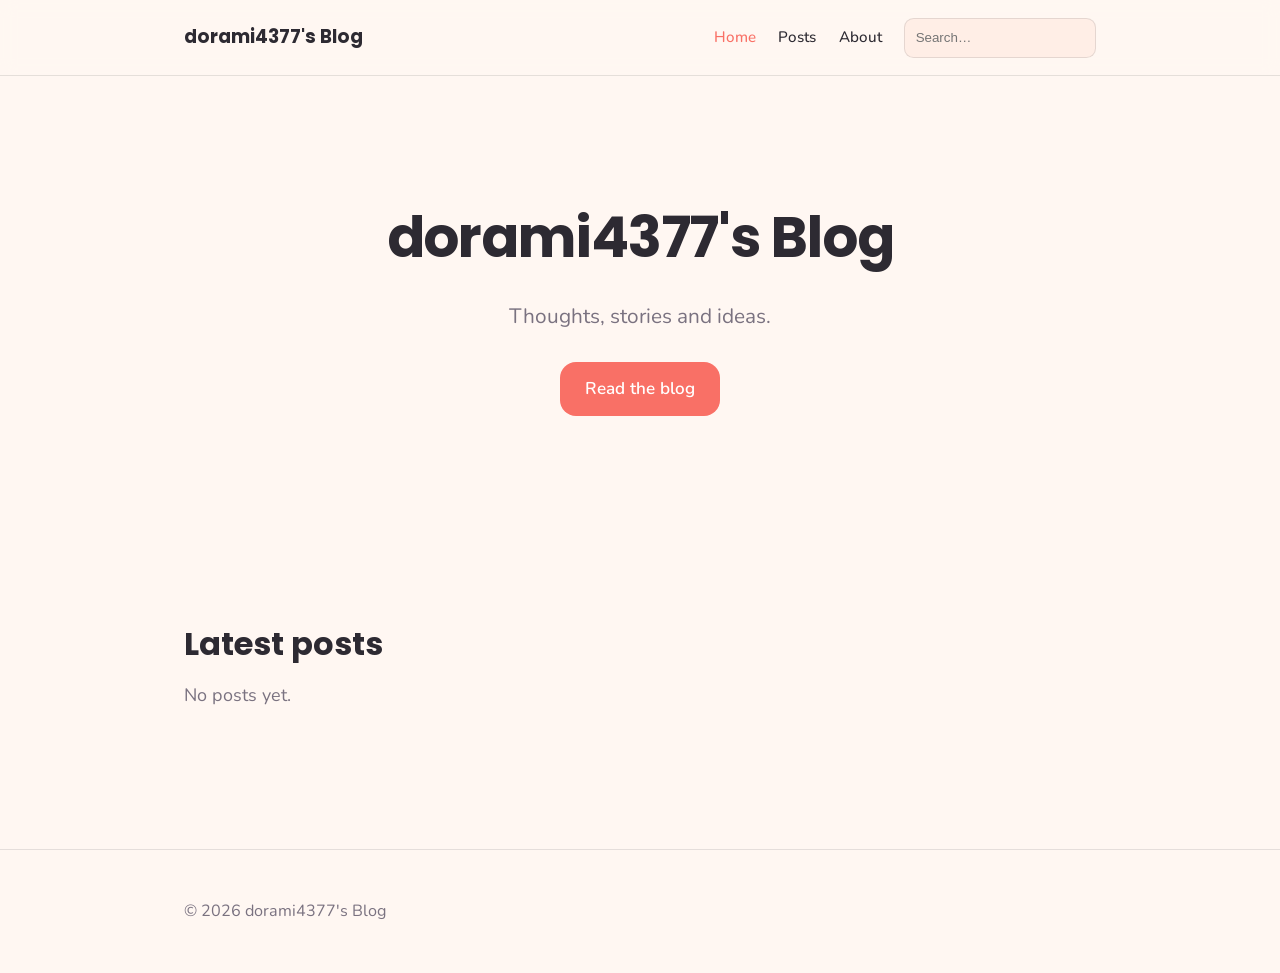
==== index.html @ b2b37380 "[gitblog] Initial blog setup" ====
<!doctype html>
<html lang="en">
<head>
<script>(function(){try{var m=localStorage.getItem("bb-theme-mode");if(m==="dark"||m==="light"){document.documentElement.setAttribute("data-theme",m);}}catch(e){}})();</script>
<meta charset="utf-8">
<meta name="viewport" content="width=device-width, initial-scale=1">
<title>dorami4377&#39;s Blog — Thoughts, stories and ideas.</title>
<meta name="description" content="My thoughts, learning, and perspectives">
<meta name="theme-color" content="#f97066">
<meta property="og:type" content="website">
<meta property="og:title" content="dorami4377&#39;s Blog — Thoughts, stories and ideas.">
<meta property="og:description" content="My thoughts, learning, and perspectives">
<meta property="og:site_name" content="dorami4377&#39;s Blog">
<meta name="twitter:card" content="summary">
<link rel="icon" href="data:,">
<link rel="alternate" type="application/rss+xml" title="dorami4377&#39;s Blog" href="./feed.xml">
<link rel="preconnect" href="https://fonts.googleapis.com">
<link rel="preconnect" href="https://fonts.gstatic.com" crossorigin>
<link href="https://fonts.googleapis.com/css2?family=Poppins:wght@400;600;700&family=Nunito:wght@400;600;700&display=swap" rel="stylesheet">
<link rel="stylesheet" href="./assets/site.css">

</head>
<body data-root="./">
<div class="tpl-minimal">
<header class="site-header">
  <div class="container site-header-inner">
    <a class="site-brand" href="./"><span>dorami4377&#39;s Blog</span></a>
    <button type="button" class="nav-toggle" data-nav-toggle aria-label="Toggle menu" aria-expanded="false">
      <span></span><span></span><span></span>
    </button>
    <nav class="site-nav" data-site-nav>
      <a href="./" aria-current="page">Home</a>
<a href="./posts/">Posts</a>
<a href="./about/">About</a>
      <div class="nav-search"><input type="search" data-search-input="[data-search-results]" placeholder="Search…" aria-label="Search posts"><div class="search-results" data-search-results hidden></div></div>
      
    </nav>
  </div>
</header><main><div class="page container page-home"><section class="sec sec-hero" data-section-id="sec_6b4b1eb1"><div class="hero hero--center">
    
    <div class="hero-content">
      <h1 class="hero-title">dorami4377&#39;s Blog</h1>
      <p class="hero-subtitle">Thoughts, stories and ideas.</p>
      <a class="btn btn-primary hero-cta" href="./posts/">Read the blog</a>
    </div>
  </div></section>
<section class="sec sec-posts" data-section-id="sec_bc5f21e5"><h2 class="sec-title">Latest posts</h2><p class="empty-state">No posts yet.</p></section></div></main>
<footer class="site-footer">
  <div class="container site-footer-inner">
    <p class="footer-text">© 2026 dorami4377&#39;s Blog</p>
    <nav class="footer-links"></nav>
    <div class="footer-social"></div>
  </div>
</footer></div>
<script src="./assets/site.js" defer></script>
</body>
</html>
---- assets/site.css ----
:root {

    --color-primary: #f97066;
    --color-accent: #8b5cf6;
    --color-bg: #fff7f2;
    --color-surface: #ffeee6;
    --color-text: #2d2a32;
    --color-muted: #7a7280;
    --color-border: color-mix(in srgb, #2d2a32 12%, transparent);

    --font-heading: 'Poppins', -apple-system, BlinkMacSystemFont, 'Segoe UI', sans-serif;
    --font-body: 'Nunito', -apple-system, BlinkMacSystemFont, 'Segoe UI', sans-serif;
    --radius: 16px;
    --space-scale: 1.25;
    --container: 62rem;
}

*, *::before, *::after { box-sizing: border-box; }
html { -webkit-text-size-adjust: 100%; scroll-behavior: smooth; }
body {
  margin: 0;
  background: var(--color-bg);
  color: var(--color-text);
  font-family: var(--font-body);
  line-height: 1.65;
  font-size: clamp(1rem, 0.94rem + 0.25vw, 1.125rem);
  -webkit-font-smoothing: antialiased;
}
img { max-width: 100%; display: block; height: auto; }
a { color: inherit; }
h1, h2, h3, h4, h5, h6 { font-family: var(--font-heading); line-height: 1.15; margin: 0 0 0.5em; }
.container { width: 100%; max-width: var(--container); margin-inline: auto; padding-inline: clamp(1rem, 4vw, 2.5rem); }
.btn {
  display: inline-flex; align-items: center; justify-content: center; gap: 0.5em;
  padding: 0.7em 1.4em; border-radius: calc(var(--radius) * 0.6); font-weight: 600; text-decoration: none;
  border: 1px solid transparent; cursor: pointer; font-size: 0.95em; font-family: var(--font-body);
  min-height: 44px; transition: transform 0.15s ease, opacity 0.15s ease;
}
.btn:hover { transform: translateY(-1px); }
.btn-primary { background: var(--color-primary); color: white; }
.btn-outline { background: transparent; color: var(--color-primary); border-color: var(--color-primary); }
.badge { display: inline-block; font-size: 0.72em; font-weight: 700; text-transform: uppercase; letter-spacing: 0.04em; padding: 0.2em 0.6em; border-radius: calc(var(--radius) * 0.6); }
.badge-draft { background: #f59e0b; color: #1c1000; }
.tag, .tag-pill { display: inline-block; font-size: 0.8em; padding: 0.2em 0.7em; border-radius: 999px; background: var(--color-surface); color: var(--color-muted); text-decoration: none; border: 1px solid var(--color-border); }
.tag-pill.is-active { background: var(--color-primary); color: #fff; border-color: var(--color-primary); }
.tag-filter { display: flex; flex-wrap: wrap; gap: 0.5rem; margin: 1rem 0 2rem; }

/* header / nav */
.site-header { position: sticky; top: 0; z-index: 40; background: color-mix(in srgb, var(--color-bg) 88%, transparent); backdrop-filter: blur(8px); border-bottom: 1px solid var(--color-border); }
.site-header-inner { display: flex; align-items: center; justify-content: space-between; gap: 1rem; padding-block: 0.9rem; }
.site-brand { display: flex; align-items: center; gap: 0.6rem; font-family: var(--font-heading); font-weight: 700; font-size: 1.15rem; text-decoration: none; color: var(--color-text); }
.site-brand-avatar { width: 32px; height: 32px; border-radius: 50%; object-fit: cover; }
.nav-toggle { display: none; flex-direction: column; justify-content: center; gap: 4px; width: 44px; height: 44px; background: none; border: none; cursor: pointer; }
.nav-toggle span { display: block; width: 20px; height: 2px; background: var(--color-text); margin-inline: auto; }
.site-nav { display: flex; align-items: center; gap: 1.4rem; flex-wrap: wrap; }
.site-nav a { text-decoration: none; font-weight: 500; font-size: 0.95rem; }
.site-nav a[aria-current="page"] { color: var(--color-primary); }
.nav-search { position: relative; }
.nav-search input { min-height: 40px; padding: 0.4em 0.8em; border-radius: calc(var(--radius) * 0.6); border: 1px solid var(--color-border); background: var(--color-surface); color: var(--color-text); width: 12rem; max-width: 40vw; }
.search-results { position: absolute; top: calc(100% + 6px); right: 0; width: 20rem; max-width: 80vw; max-height: 60vh; overflow: auto; background: var(--color-bg); border: 1px solid var(--color-border); border-radius: calc(var(--radius) * 0.6); box-shadow: 0 12px 32px rgba(0,0,0,.16); padding: 0.4rem; z-index: 50; }
.search-result { display: flex; flex-direction: column; gap: 2px; padding: 0.6em 0.7em; border-radius: calc(calc(var(--radius) * 0.6) * 0.7); text-decoration: none; color: inherit; }
.search-result:hover { background: var(--color-surface); }
.search-result span { color: var(--color-muted); font-size: 0.85em; }
.search-empty { padding: 0.6em; color: var(--color-muted); font-size: 0.9em; }
.dark-toggle { display: inline-flex; align-items: center; justify-content: center; width: 40px; height: 40px; border-radius: 999px; border: 1px solid var(--color-border); background: var(--color-surface); color: var(--color-text); cursor: pointer; }

@media (max-width: 760px) {
  .nav-toggle { display: flex; }
  .site-nav { position: fixed; inset: 64px 0 0 0; flex-direction: column; align-items: stretch; background: var(--color-bg); padding: 1.5rem; gap: 1.2rem; transform: translateY(-8px); opacity: 0; pointer-events: none; transition: all 0.2s ease; overflow: auto; }
  .site-nav.is-open { transform: translateY(0); opacity: 1; pointer-events: auto; }
  .nav-search input { width: 100%; max-width: none; }
}

/* sections */
.sec { padding-block: calc(3rem * var(--space-scale)); }
.container.page > .sec:first-child, .container.archive { padding-top: calc(2rem * var(--space-scale)); }
.sec-title { font-size: clamp(1.4rem, 1.2rem + 1vw, 2rem); margin-bottom: 1rem; }
.empty-state { color: var(--color-muted); }

/* hero */
.hero { display: flex; flex-direction: column; gap: 1.5rem; padding-block: calc(3rem * var(--space-scale)); }
.hero--with-image { flex-direction: row; align-items: center; text-align: left; }
.hero--with-image .hero-image, .hero--with-image .hero-content { flex: 1 1 0; }
.hero-image img { border-radius: var(--radius); }
@media (max-width: 760px) { .hero--with-image { flex-direction: column; } }
.hero--center:not(.hero--with-image) { text-align: center; align-items: center; }
.hero-title { font-size: clamp(2.1rem, 1.6rem + 2.4vw, 3.6rem); }
.hero-subtitle { font-size: clamp(1.05rem, 1rem + 0.4vw, 1.3rem); color: var(--color-muted); max-width: 42rem; }
.hero--center .hero-subtitle { margin-inline: auto; }
.hero-cta { margin-top: 0.5rem; }

/* post lists / cards */
.post-list { display: grid; gap: 1.75rem; }
.post-list--grid, .post-list--cards { grid-template-columns: repeat(auto-fill, minmax(min(100%, 17rem), 1fr)); }
.post-list--list { grid-template-columns: 1fr; max-width: 42rem; }
.post-card { display: flex; flex-direction: column; }
.post-card--cards { background: var(--color-surface); border-radius: var(--radius); overflow: hidden; border: 1px solid var(--color-border); box-shadow: 0 1px 2px rgba(0,0,0,.04); }
.post-card--cards .post-card-body { padding: 1.2rem; }
.post-card--list { flex-direction: row; gap: 1.2rem; align-items: flex-start; padding-block: 1.2rem; border-bottom: 1px solid var(--color-border); }
.post-card--list .post-card-cover { width: 9rem; flex-shrink: 0; }
.post-card-cover img { border-radius: var(--radius); aspect-ratio: 16/10; object-fit: cover; }
.post-card--grid .post-card-cover img { margin-bottom: 0.8rem; }
.post-card-meta { display: flex; align-items: center; gap: 0.6rem; font-size: 0.85em; color: var(--color-muted); margin-bottom: 0.4rem; }
.post-card-title { font-size: 1.2rem; margin: 0 0 0.4rem; }
.post-card-title a { text-decoration: none; }
.post-card-title a:hover { text-decoration: underline; }
.post-card-excerpt { color: var(--color-muted); margin: 0 0 0.6rem; }
.post-card-tags { display: flex; gap: 0.4rem; flex-wrap: wrap; }
.sec-more { margin-top: 2rem; }

/* archive */
.archive-title { font-size: clamp(1.8rem, 1.5rem + 1.6vw, 2.6rem); }

/* single post */
.post-header { text-align: left; margin-bottom: 1.5rem; }
.post-title { font-size: clamp(1.9rem, 1.5rem + 2vw, 3rem); }
.post-meta { display: flex; gap: 0.8rem; color: var(--color-muted); font-size: 0.95em; margin-bottom: 0.6rem; }
.post-tags { display: flex; gap: 0.4rem; flex-wrap: wrap; margin-top: 0.6rem; }
.post-cover { width: 100%; border-radius: var(--radius); margin-bottom: 2rem; aspect-ratio: 16/8; object-fit: cover; }
.post-content, .prose { max-width: 42rem; }
.post-content :is(h1,h2,h3) { margin-top: 2em; }
.post-content p, .prose p { margin: 0 0 1.2em; }
.post-content pre { background: var(--color-surface); padding: 1rem 1.1rem; border-radius: var(--radius); overflow: auto; position: relative; }
.post-content code { font-family: 'JetBrains Mono', ui-monospace, monospace; font-size: 0.9em; }
.post-content :not(pre) > code { background: var(--color-surface); padding: 0.15em 0.4em; border-radius: 4px; }
.post-content blockquote { margin: 1.4em 0; padding-left: 1rem; border-left: 3px solid var(--color-primary); color: var(--color-muted); }
.post-content img { border-radius: var(--radius); }
.copy-btn { position: absolute; top: 0.5rem; right: 0.5rem; font-size: 0.75em; padding: 0.3em 0.7em; border-radius: 6px; background: var(--color-bg); border: 1px solid var(--color-border); color: var(--color-text); cursor: pointer; }
.post-adjacent { display: grid; grid-template-columns: 1fr 1fr; gap: 1rem; margin-top: 3rem; padding-top: 1.5rem; border-top: 1px solid var(--color-border); }
.post-adjacent-link { text-decoration: none; display: flex; flex-direction: column; gap: 0.3rem; }
.post-adjacent-next { text-align: right; align-items: flex-end; }
.post-adjacent-link span { color: var(--color-muted); font-size: 0.85em; }
@media (max-width: 600px) { .post-adjacent { grid-template-columns: 1fr; } .post-adjacent-next { text-align: left; align-items: flex-start; } }

/* about */
.about { display: flex; gap: 2rem; align-items: center; }
.about--with-image .about-image, .about--with-image .about-content { flex: 1 1 0; }
.about-image img { border-radius: var(--radius); }
@media (max-width: 700px) { .about { flex-direction: column; } }

/* newsletter */
.newsletter { background: var(--color-surface); border-radius: var(--radius); padding: clamp(1.5rem, 4vw, 3rem); text-align: center; }
.newsletter-form { display: flex; gap: 0.6rem; max-width: 26rem; margin: 1rem auto 0; flex-wrap: wrap; }
.newsletter-form input { flex: 1 1 12rem; min-height: 44px; padding: 0.6em 0.9em; border-radius: calc(var(--radius) * 0.6); border: 1px solid var(--color-border); background: var(--color-bg); color: var(--color-text); }
.cta-text { color: var(--color-muted); }

/* footer */
.site-footer { border-top: 1px solid var(--color-border); margin-top: calc(3rem * var(--space-scale)); }
.site-footer-inner { display: flex; flex-wrap: wrap; align-items: center; justify-content: space-between; gap: 1rem; padding-block: 2rem; color: var(--color-muted); font-size: 0.9em; }
.footer-links { display: flex; gap: 1rem; flex-wrap: wrap; }
.footer-links a { text-decoration: none; }
.footer-social { display: flex; gap: 0.8rem; }
.social-link { color: var(--color-muted); display: inline-flex; }
.social-link:hover { color: var(--color-primary); }

.not-found { text-align: center; padding-block: 6rem; }

.tpl-minimal .site-header-inner { padding-block: 1.1rem; }
.tpl-minimal .hero { text-align: center; align-items: center; padding-block: calc(4.5rem * var(--space-scale)); }
.tpl-minimal .hero-title { letter-spacing: -0.02em; }
.tpl-minimal .btn { border-radius: var(--radius); }
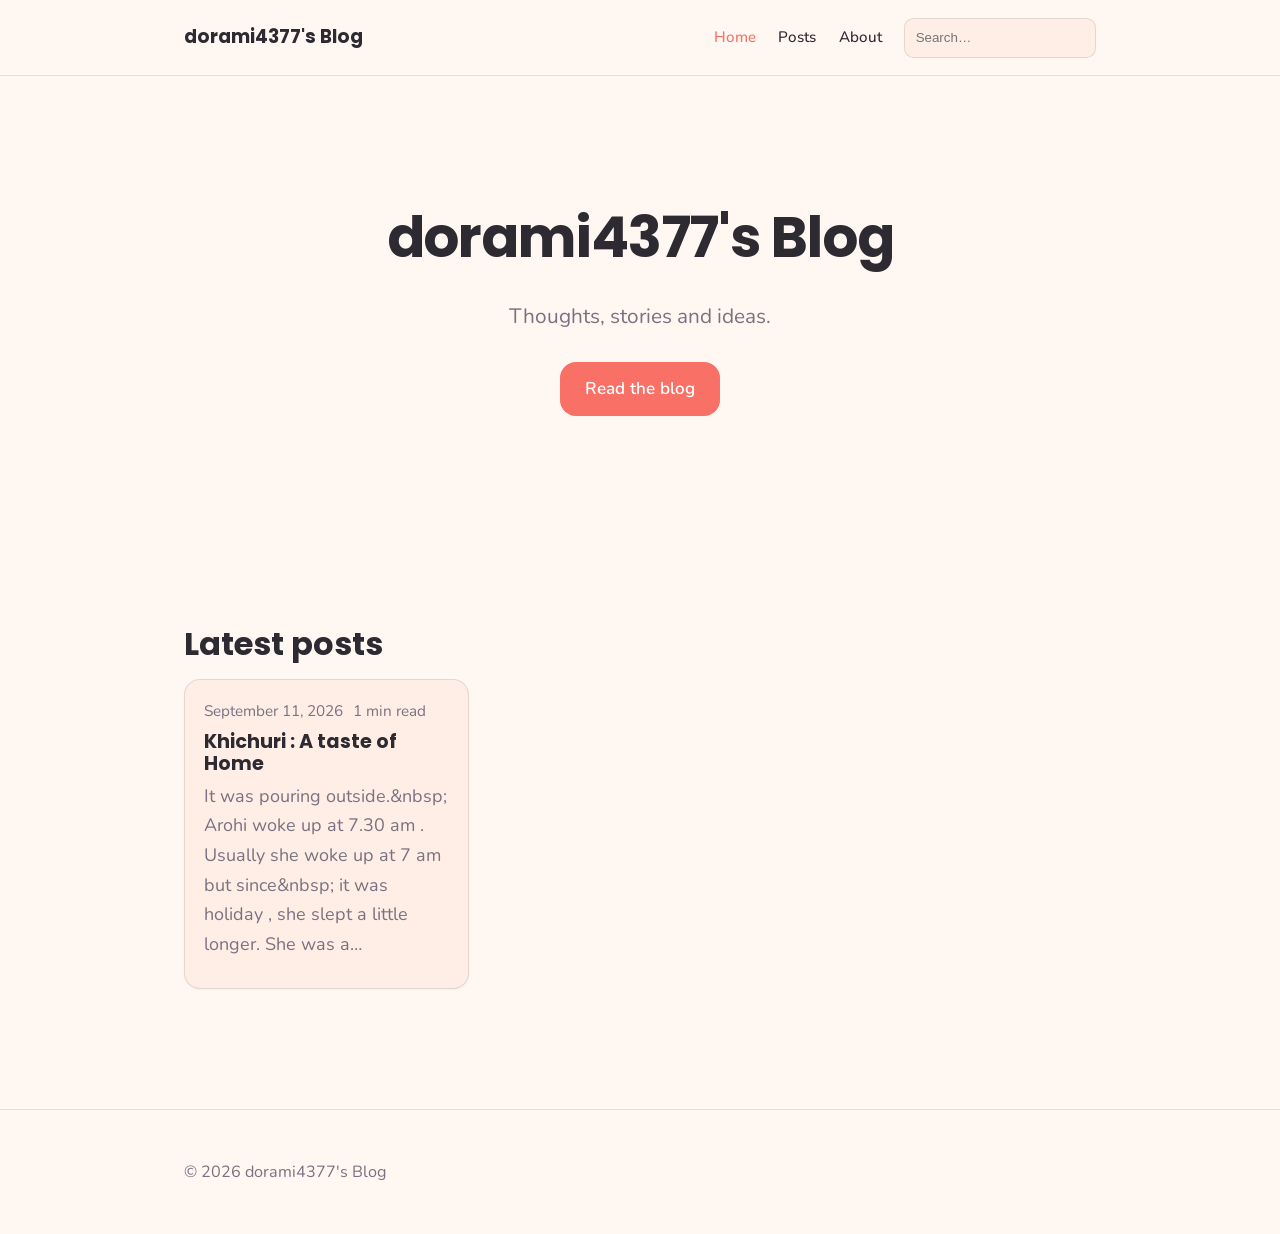
==== commit 3bb34f37: "[gitblog] Publish: dorami4377's Blog" ====
--- a/index.html
+++ b/index.html
@@ -44,7 +44,15 @@
       <a class="btn btn-primary hero-cta" href="./posts/">Read the blog</a>
     </div>
   </div></section>
-<section class="sec sec-posts" data-section-id="sec_bc5f21e5"><h2 class="sec-title">Latest posts</h2><p class="empty-state">No posts yet.</p></section></div></main>
+<section class="sec sec-posts" data-section-id="sec_bc5f21e5"><h2 class="sec-title">Latest posts</h2><div class="post-list post-list--cards"><article class="post-card post-card--cards">
+  
+  <div class="post-card-body">
+    <div class="post-card-meta"><time datetime="2026-09-11T09:00:00.000Z">September 11, 2026</time><span class="post-meta-rt">1 min read</span></div>
+    <h3 class="post-card-title"><a href="./posts/khichuri-a-taste-of-home/">Khichuri : A taste of Home </a></h3>
+    <p class="post-card-excerpt">It was pouring outside.&amp;nbsp; Arohi woke up at 7.30 am . Usually she woke up at 7 am but since&amp;nbsp; it was holiday , she slept a little longer. She was a…</p>
+    
+  </div>
+</article></div></section></div></main>
 <footer class="site-footer">
   <div class="container site-footer-inner">
     <p class="footer-text">© 2026 dorami4377&#39;s Blog</p>
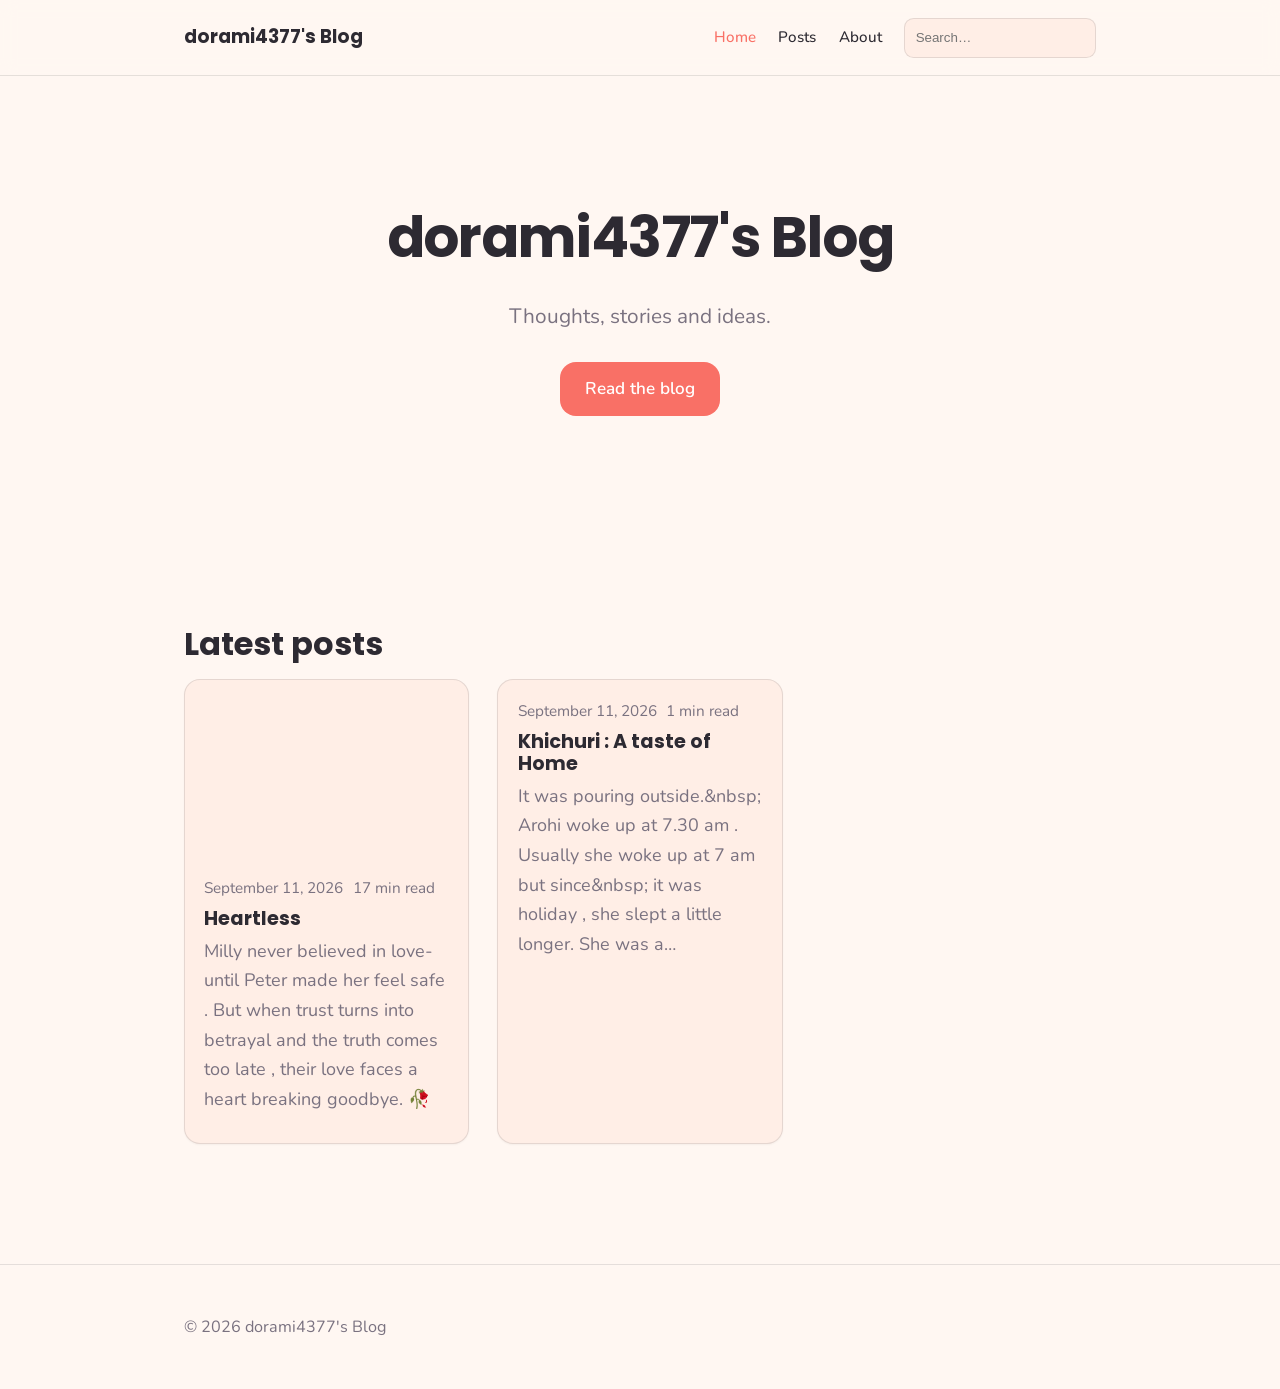
==== commit 77e2b0fc: "[gitblog] Publish: dorami4377's Blog" ====
--- a/index.html
+++ b/index.html
@@ -45,6 +45,16 @@
     </div>
   </div></section>
 <section class="sec sec-posts" data-section-id="sec_bc5f21e5"><h2 class="sec-title">Latest posts</h2><div class="post-list post-list--cards"><article class="post-card post-card--cards">
+  <div class="post-card-cover"><img src="https://raw.githubusercontent.com/dorami4377/dorami4377.github.io/main/assets/images/1789118767540-IMG_1730.jpg" alt="" loading="lazy"></div>
+  <div class="post-card-body">
+    <div class="post-card-meta"><time datetime="2026-09-11T09:00:00.000Z">September 11, 2026</time><span class="post-meta-rt">17 min read</span></div>
+    <h3 class="post-card-title"><a href="./posts/heartless/">Heartless </a></h3>
+    <p class="post-card-excerpt">Milly never believed in love- until Peter made her feel safe . 
+But when trust turns into betrayal and the truth comes too late , their love faces a heart breaking goodbye. 🥀</p>
+    
+  </div>
+</article>
+<article class="post-card post-card--cards">
   
   <div class="post-card-body">
     <div class="post-card-meta"><time datetime="2026-09-11T09:00:00.000Z">September 11, 2026</time><span class="post-meta-rt">1 min read</span></div>
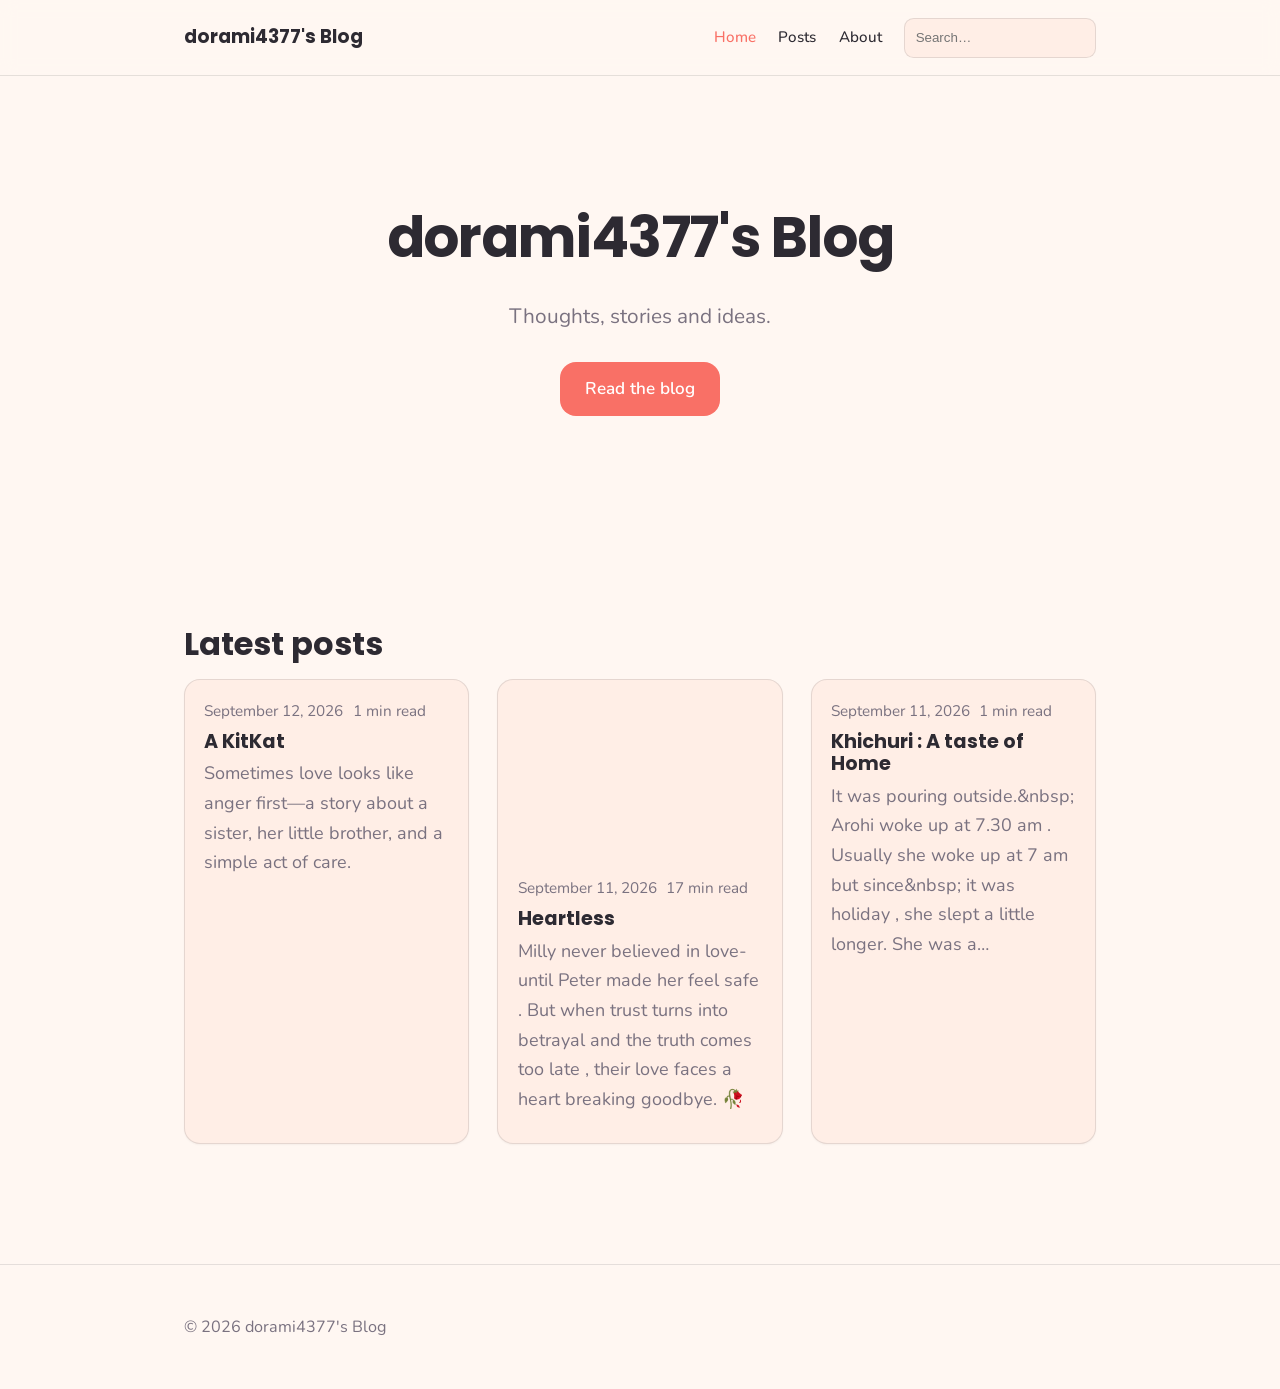
==== commit 60003f13: "[gitblog] Publish: dorami4377's Blog" ====
--- a/index.html
+++ b/index.html
@@ -45,6 +45,15 @@
     </div>
   </div></section>
 <section class="sec sec-posts" data-section-id="sec_bc5f21e5"><h2 class="sec-title">Latest posts</h2><div class="post-list post-list--cards"><article class="post-card post-card--cards">
+  
+  <div class="post-card-body">
+    <div class="post-card-meta"><time datetime="2026-09-12T09:00:00.000Z">September 12, 2026</time><span class="post-meta-rt">1 min read</span></div>
+    <h3 class="post-card-title"><a href="./posts/a-kitkat/">A KitKat </a></h3>
+    <p class="post-card-excerpt">Sometimes love looks like anger first—a story about a sister, her little brother, and a simple act of care.</p>
+    
+  </div>
+</article>
+<article class="post-card post-card--cards">
   <div class="post-card-cover"><img src="https://raw.githubusercontent.com/dorami4377/dorami4377.github.io/main/assets/images/1789118767540-IMG_1730.jpg" alt="" loading="lazy"></div>
   <div class="post-card-body">
     <div class="post-card-meta"><time datetime="2026-09-11T09:00:00.000Z">September 11, 2026</time><span class="post-meta-rt">17 min read</span></div>
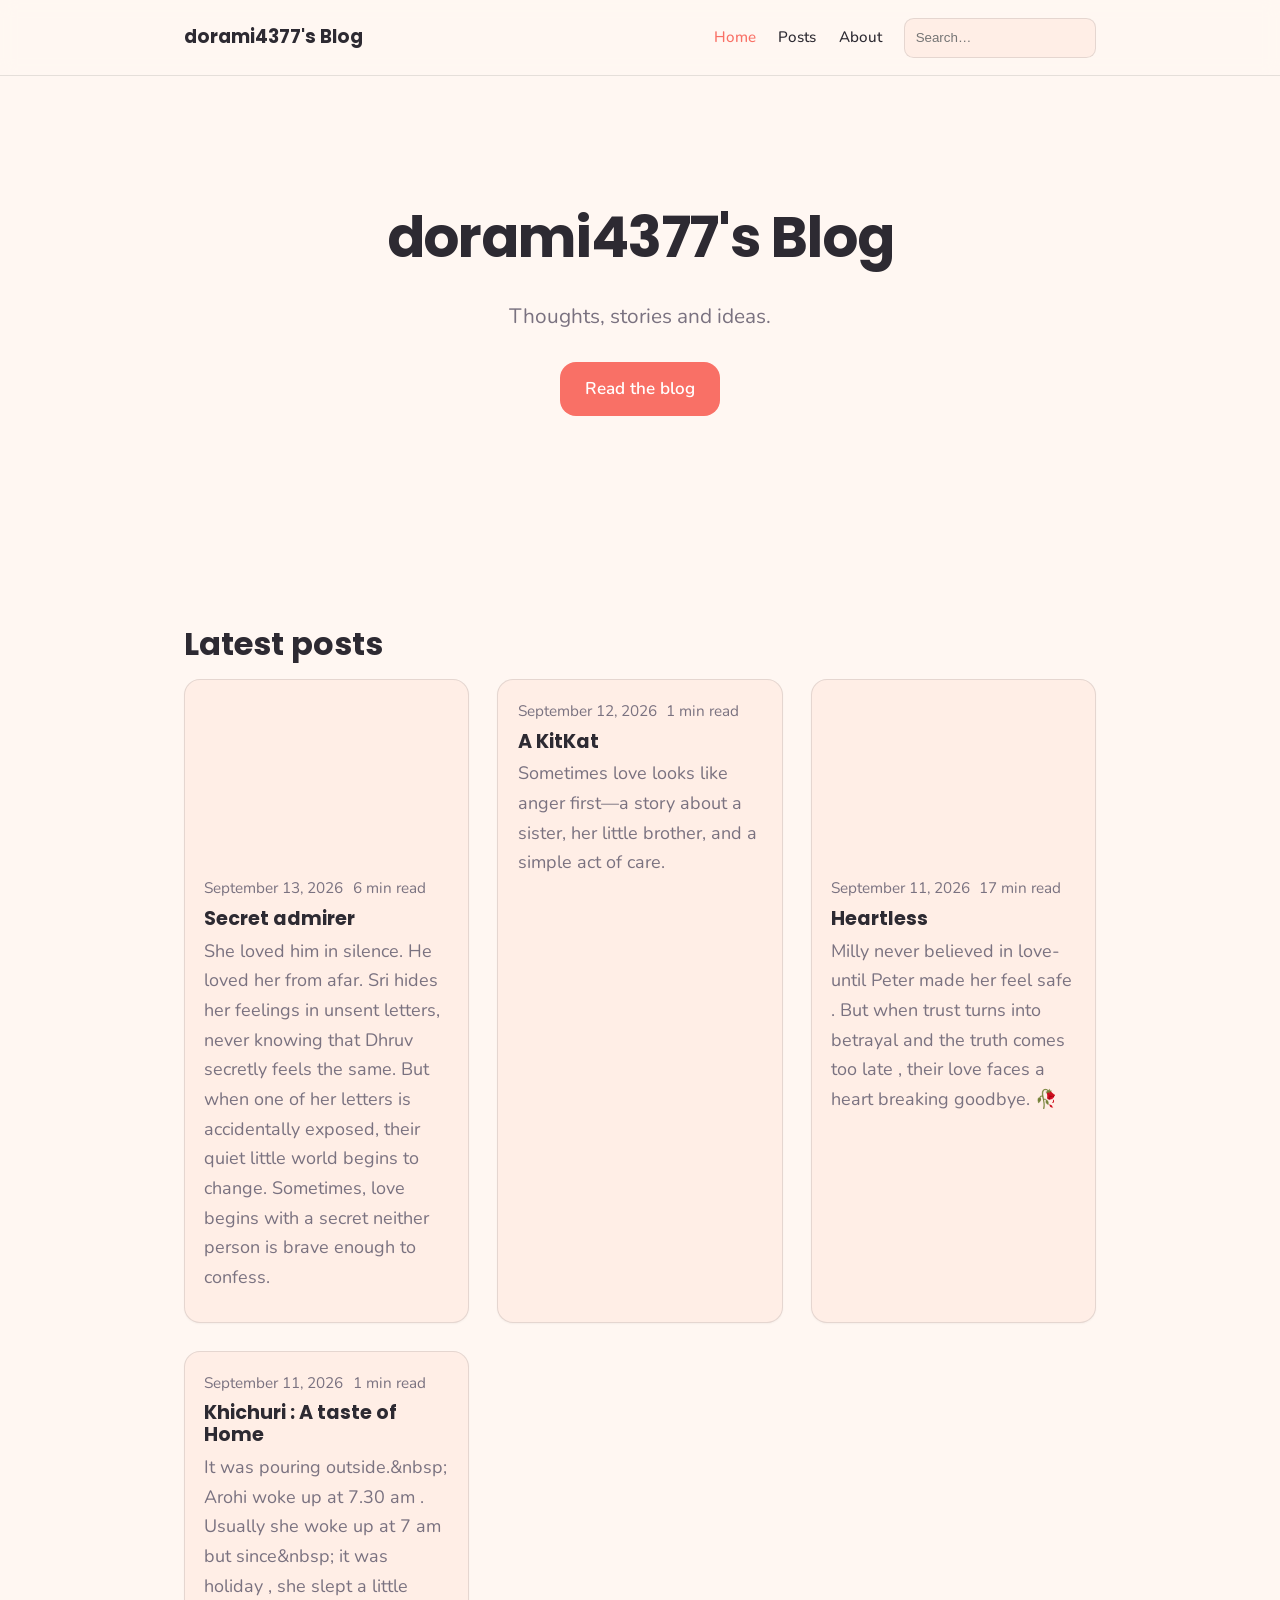
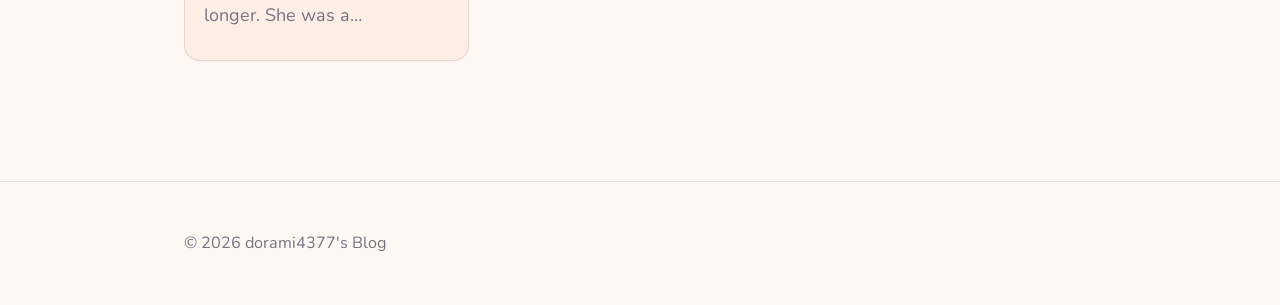
==== commit 543cfb5b: "[gitblog] Publish: dorami4377's Blog" ====
--- a/index.html
+++ b/index.html
@@ -45,6 +45,18 @@
     </div>
   </div></section>
 <section class="sec sec-posts" data-section-id="sec_bc5f21e5"><h2 class="sec-title">Latest posts</h2><div class="post-list post-list--cards"><article class="post-card post-card--cards">
+  <div class="post-card-cover"><img src="https://raw.githubusercontent.com/dorami4377/dorami4377.github.io/main/assets/images/1789282861790-IMG_1732.jpg" alt="" loading="lazy"></div>
+  <div class="post-card-body">
+    <div class="post-card-meta"><time datetime="2026-09-13T09:00:00.000Z">September 13, 2026</time><span class="post-meta-rt">6 min read</span></div>
+    <h3 class="post-card-title"><a href="./posts/secret-admirer/">Secret admirer </a></h3>
+    <p class="post-card-excerpt">She loved him in silence. He loved her from afar.
+Sri hides her feelings in unsent letters, never knowing that Dhruv secretly feels the same. But when one of her letters is accidentally exposed, their quiet little world begins to change.
+
+Sometimes, love begins with a secret neither person is brave enough to confess.</p>
+    
+  </div>
+</article>
+<article class="post-card post-card--cards">
   
   <div class="post-card-body">
     <div class="post-card-meta"><time datetime="2026-09-12T09:00:00.000Z">September 12, 2026</time><span class="post-meta-rt">1 min read</span></div>
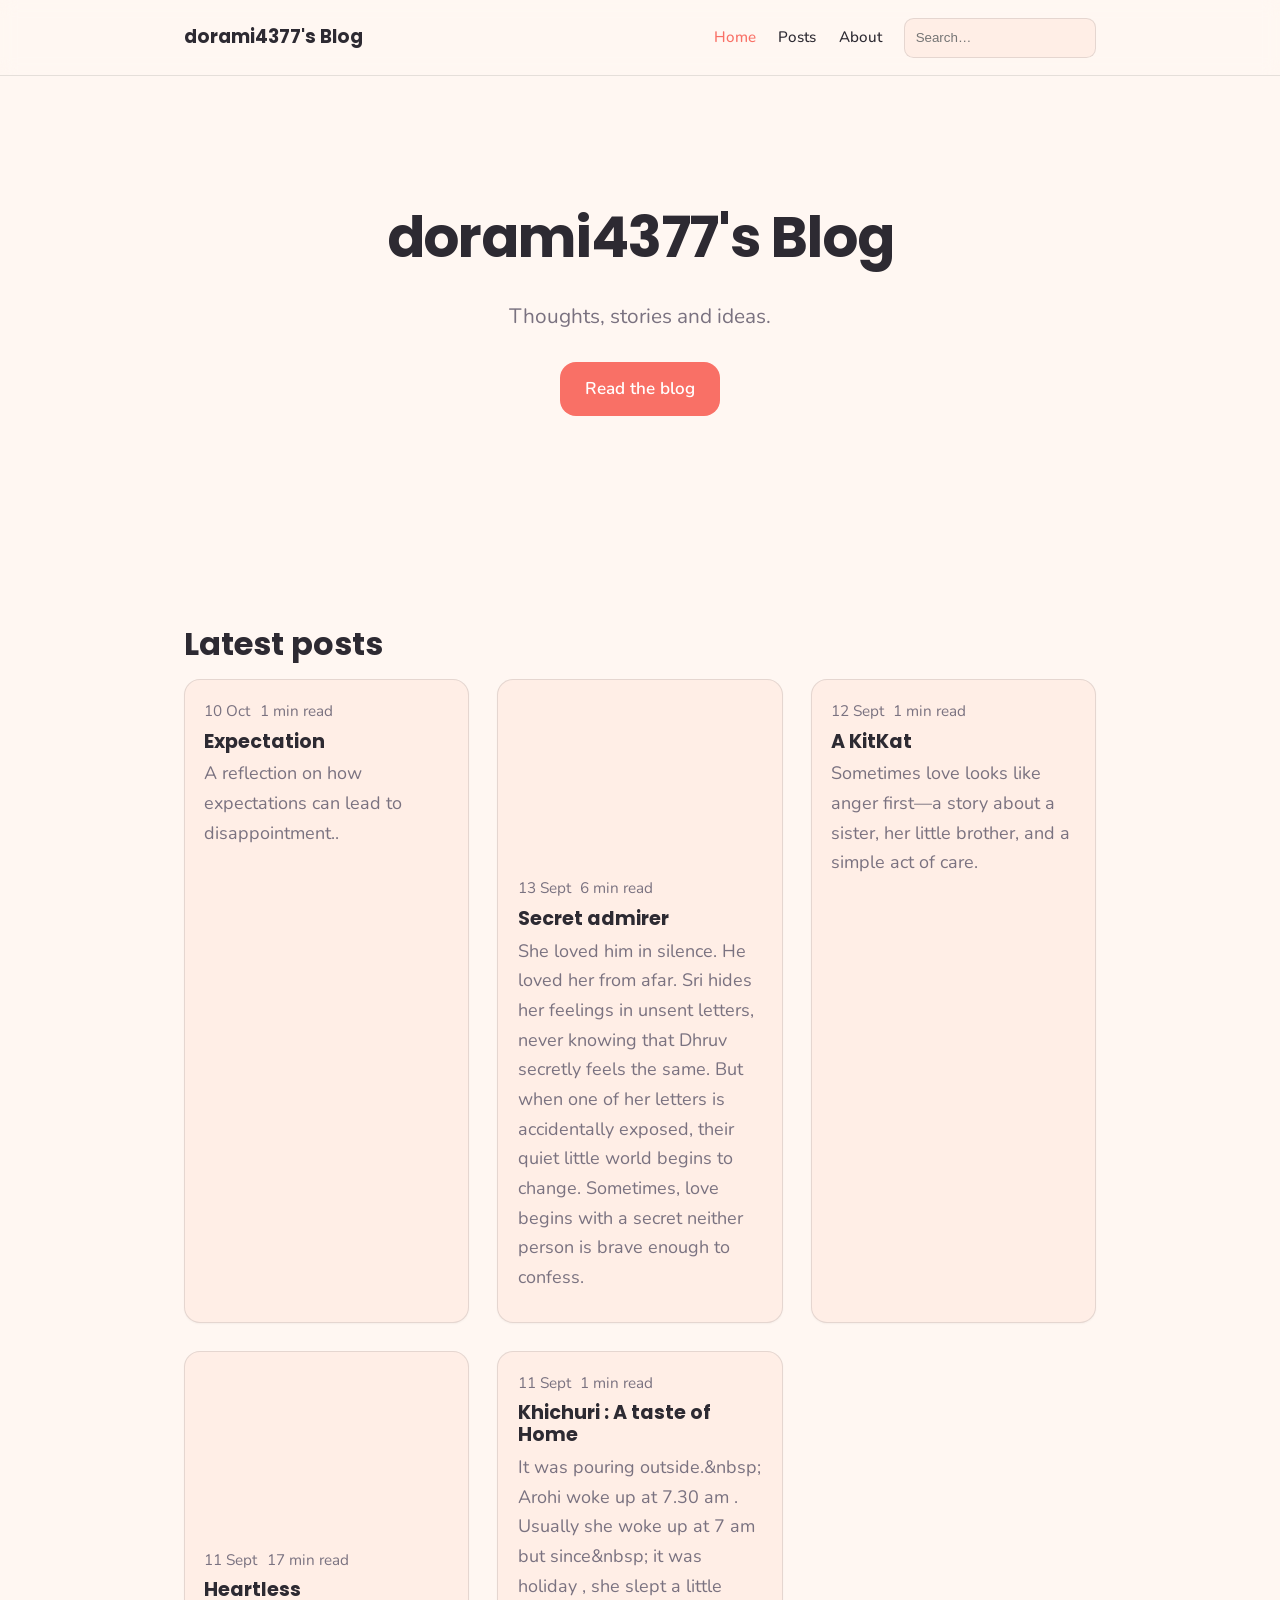
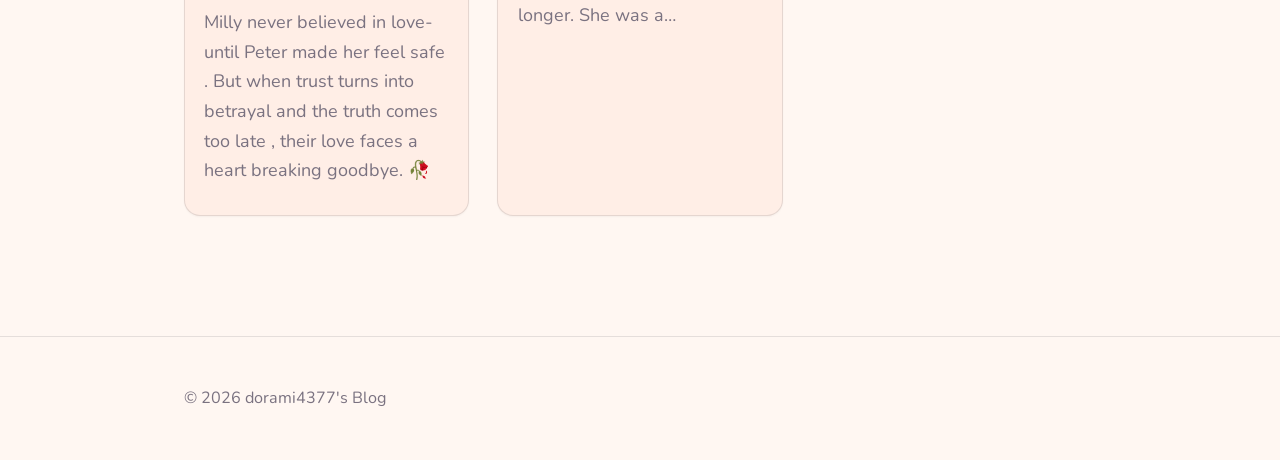
==== commit 0ddbea52: "[gitblog] Publish: dorami4377's Blog" ====
--- a/index.html
+++ b/index.html
@@ -12,12 +12,13 @@
 <meta property="og:description" content="My thoughts, learning, and perspectives">
 <meta property="og:site_name" content="dorami4377&#39;s Blog">
 <meta name="twitter:card" content="summary">
-<link rel="icon" href="data:,">
+<link rel="icon" type="image/svg+xml" href="data:image/svg+xml,%3Csvg%20xmlns%3D%22http%3A%2F%2Fwww.w3.org%2F2000%2Fsvg%22%20viewBox%3D%220%200%2064%2064%22%3E%3Crect%20width%3D%2264%22%20height%3D%2264%22%20rx%3D%2214%22%20fill%3D%22%23f97066%22%2F%3E%3Ctext%20x%3D%2232%22%20y%3D%2233%22%20text-anchor%3D%22middle%22%20dominant-baseline%3D%22central%22%20font-family%3D%22system-ui%2C%20-apple-system%2C%20'Segoe%20UI'%2C%20Roboto%2C%20sans-serif%22%20font-size%3D%2240%22%20font-weight%3D%22700%22%20fill%3D%22%23fff%22%3ED%3C%2Ftext%3E%3C%2Fsvg%3E">
 <link rel="alternate" type="application/rss+xml" title="dorami4377&#39;s Blog" href="./feed.xml">
 <link rel="preconnect" href="https://fonts.googleapis.com">
 <link rel="preconnect" href="https://fonts.gstatic.com" crossorigin>
-<link href="https://fonts.googleapis.com/css2?family=Poppins:wght@400;600;700&family=Nunito:wght@400;600;700&display=swap" rel="stylesheet">
-<link rel="stylesheet" href="./assets/site.css">
+<link rel="preload" as="style" href="https://fonts.googleapis.com/css2?family=Poppins:wght@700&amp;family=Nunito:wght@400;600;700&amp;display=swap" onload="this.onload=null;this.rel='stylesheet'">
+<noscript><link rel="stylesheet" href="https://fonts.googleapis.com/css2?family=Poppins:wght@700&amp;family=Nunito:wght@400;600;700&amp;display=swap"></noscript>
+<link rel="stylesheet" href="./assets/site.css?v=1g4vsdn">
 
 </head>
 <body data-root="./">
@@ -45,9 +46,18 @@
     </div>
   </div></section>
 <section class="sec sec-posts" data-section-id="sec_bc5f21e5"><h2 class="sec-title">Latest posts</h2><div class="post-list post-list--cards"><article class="post-card post-card--cards">
+  
+  <div class="post-card-body">
+    <div class="post-card-meta"><time datetime="2026-10-10T09:00:00.000Z">10 Oct</time><span class="post-meta-rt">1 min read</span></div>
+    <h3 class="post-card-title"><a href="./posts/expectation/">Expectation </a></h3>
+    <p class="post-card-excerpt">A reflection on how expectations can lead to disappointment..</p>
+    
+  </div>
+</article>
+<article class="post-card post-card--cards">
   <div class="post-card-cover"><img src="https://raw.githubusercontent.com/dorami4377/dorami4377.github.io/main/assets/images/1789282861790-IMG_1732.jpg" alt="" loading="lazy"></div>
   <div class="post-card-body">
-    <div class="post-card-meta"><time datetime="2026-09-13T09:00:00.000Z">September 13, 2026</time><span class="post-meta-rt">6 min read</span></div>
+    <div class="post-card-meta"><time datetime="2026-09-13T09:00:00.000Z">13 Sept</time><span class="post-meta-rt">6 min read</span></div>
     <h3 class="post-card-title"><a href="./posts/secret-admirer/">Secret admirer </a></h3>
     <p class="post-card-excerpt">She loved him in silence. He loved her from afar.
 Sri hides her feelings in unsent letters, never knowing that Dhruv secretly feels the same. But when one of her letters is accidentally exposed, their quiet little world begins to change.
@@ -59,7 +69,7 @@
 <article class="post-card post-card--cards">
   
   <div class="post-card-body">
-    <div class="post-card-meta"><time datetime="2026-09-12T09:00:00.000Z">September 12, 2026</time><span class="post-meta-rt">1 min read</span></div>
+    <div class="post-card-meta"><time datetime="2026-09-12T09:00:00.000Z">12 Sept</time><span class="post-meta-rt">1 min read</span></div>
     <h3 class="post-card-title"><a href="./posts/a-kitkat/">A KitKat </a></h3>
     <p class="post-card-excerpt">Sometimes love looks like anger first—a story about a sister, her little brother, and a simple act of care.</p>
     
@@ -68,7 +78,7 @@
 <article class="post-card post-card--cards">
   <div class="post-card-cover"><img src="https://raw.githubusercontent.com/dorami4377/dorami4377.github.io/main/assets/images/1789118767540-IMG_1730.jpg" alt="" loading="lazy"></div>
   <div class="post-card-body">
-    <div class="post-card-meta"><time datetime="2026-09-11T09:00:00.000Z">September 11, 2026</time><span class="post-meta-rt">17 min read</span></div>
+    <div class="post-card-meta"><time datetime="2026-09-11T09:00:00.000Z">11 Sept</time><span class="post-meta-rt">17 min read</span></div>
     <h3 class="post-card-title"><a href="./posts/heartless/">Heartless </a></h3>
     <p class="post-card-excerpt">Milly never believed in love- until Peter made her feel safe . 
 But when trust turns into betrayal and the truth comes too late , their love faces a heart breaking goodbye. 🥀</p>
@@ -78,7 +88,7 @@
 <article class="post-card post-card--cards">
   
   <div class="post-card-body">
-    <div class="post-card-meta"><time datetime="2026-09-11T09:00:00.000Z">September 11, 2026</time><span class="post-meta-rt">1 min read</span></div>
+    <div class="post-card-meta"><time datetime="2026-09-11T09:00:00.000Z">11 Sept</time><span class="post-meta-rt">1 min read</span></div>
     <h3 class="post-card-title"><a href="./posts/khichuri-a-taste-of-home/">Khichuri : A taste of Home </a></h3>
     <p class="post-card-excerpt">It was pouring outside.&amp;nbsp; Arohi woke up at 7.30 am . Usually she woke up at 7 am but since&amp;nbsp; it was holiday , she slept a little longer. She was a…</p>
     
@@ -91,6 +101,6 @@
     <div class="footer-social"></div>
   </div>
 </footer></div>
-<script src="./assets/site.js" defer></script>
+<script src="./assets/site.js?v=1g4vsdn" defer></script>
 </body>
 </html>
--- a/assets/site.css
+++ b/assets/site.css
@@ -25,6 +25,7 @@
   line-height: 1.65;
   font-size: clamp(1rem, 0.94rem + 0.25vw, 1.125rem);
   -webkit-font-smoothing: antialiased;
+  overflow-wrap: break-word;
 }
 img { max-width: 100%; display: block; height: auto; }
 a { color: inherit; }
@@ -46,11 +47,13 @@
 .tag-filter { display: flex; flex-wrap: wrap; gap: 0.5rem; margin: 1rem 0 2rem; }
 
 /* header / nav */
-.site-header { position: sticky; top: 0; z-index: 40; background: color-mix(in srgb, var(--color-bg) 88%, transparent); backdrop-filter: blur(8px); border-bottom: 1px solid var(--color-border); }
+.site-header { position: sticky; top: 0; z-index: 40; background: color-mix(in srgb, var(--color-bg) 88%, transparent); border-bottom: 1px solid var(--color-border); }
+/* the blur lives on a pseudo-element: backdrop-filter on the header itself would trap the mobile menu inside it */
+.site-header::before { content: ""; position: absolute; inset: 0; z-index: -1; -webkit-backdrop-filter: blur(8px); backdrop-filter: blur(8px); }
 .site-header-inner { display: flex; align-items: center; justify-content: space-between; gap: 1rem; padding-block: 0.9rem; }
 .site-brand { display: flex; align-items: center; gap: 0.6rem; font-family: var(--font-heading); font-weight: 700; font-size: 1.15rem; text-decoration: none; color: var(--color-text); }
 .site-brand-avatar { width: 32px; height: 32px; border-radius: 50%; object-fit: cover; }
-.nav-toggle { display: none; flex-direction: column; justify-content: center; gap: 4px; width: 44px; height: 44px; background: none; border: none; cursor: pointer; }
+.nav-toggle { flex-shrink: 0; display: none; flex-direction: column; justify-content: center; gap: 4px; width: 44px; height: 44px; background: none; border: none; cursor: pointer; }
 .nav-toggle span { display: block; width: 20px; height: 2px; background: var(--color-text); margin-inline: auto; }
 .site-nav { display: flex; align-items: center; gap: 1.4rem; flex-wrap: wrap; }
 .site-nav a { text-decoration: none; font-weight: 500; font-size: 0.95rem; }
@@ -66,9 +69,15 @@
 
 @media (max-width: 760px) {
   .nav-toggle { display: flex; }
-  .site-nav { position: fixed; inset: 64px 0 0 0; flex-direction: column; align-items: stretch; background: var(--color-bg); padding: 1.5rem; gap: 1.2rem; transform: translateY(-8px); opacity: 0; pointer-events: none; transition: all 0.2s ease; overflow: auto; }
-  .site-nav.is-open { transform: translateY(0); opacity: 1; pointer-events: auto; }
+  .site-header-inner { position: relative; }
+  .site-brand { min-width: 0; }
+  .site-nav { position: absolute; top: 100%; left: 0; right: 0; max-height: calc(100dvh - 4.5rem); flex-direction: column; flex-wrap: nowrap; align-items: stretch; gap: 0.25rem; padding: 0.75rem clamp(1rem, 4vw, 2.5rem) 1.25rem; background: var(--color-bg); border-bottom: 1px solid var(--color-border); box-shadow: 0 16px 32px rgba(0,0,0,.12); transform: translateY(-8px); opacity: 0; visibility: hidden; transition: transform 0.2s ease, opacity 0.2s ease, visibility 0.2s; overflow: auto; }
+  .site-nav.is-open { transform: translateY(0); opacity: 1; visibility: visible; }
+  .site-nav a { padding: 0.7rem 0; font-size: 1.05rem; }
+  .nav-search { margin-top: 0.5rem; }
   .nav-search input { width: 100%; max-width: none; }
+  .search-results { position: static; width: auto; max-width: none; margin-top: 0.4rem; box-shadow: none; }
+  .dark-toggle { margin-top: 0.5rem; }
 }
 
 /* sections */
@@ -83,6 +92,8 @@
 .hero--with-image .hero-image, .hero--with-image .hero-content { flex: 1 1 0; }
 .hero-image img { border-radius: var(--radius); }
 @media (max-width: 760px) { .hero--with-image { flex-direction: column; } }
+
+
 .hero--center:not(.hero--with-image) { text-align: center; align-items: center; }
 .hero-title { font-size: clamp(2.1rem, 1.6rem + 2.4vw, 3.6rem); }
 .hero-subtitle { font-size: clamp(1.05rem, 1rem + 0.4vw, 1.3rem); color: var(--color-muted); max-width: 42rem; }
@@ -92,15 +103,18 @@
 /* post lists / cards */
 .post-list { display: grid; gap: 1.75rem; }
 .post-list--grid, .post-list--cards { grid-template-columns: repeat(auto-fill, minmax(min(100%, 17rem), 1fr)); }
-.post-list--list { grid-template-columns: 1fr; max-width: 42rem; }
-.post-card { display: flex; flex-direction: column; }
+.post-list--list { grid-template-columns: minmax(0, 1fr); max-width: 42rem; }
+.post-card { display: flex; flex-direction: column; min-width: 0; }
+.post-card-title, .post-card-excerpt { overflow-wrap: anywhere; }
 .post-card--cards { background: var(--color-surface); border-radius: var(--radius); overflow: hidden; border: 1px solid var(--color-border); box-shadow: 0 1px 2px rgba(0,0,0,.04); }
 .post-card--cards .post-card-body { padding: 1.2rem; }
 .post-card--list { flex-direction: row; gap: 1.2rem; align-items: flex-start; padding-block: 1.2rem; border-bottom: 1px solid var(--color-border); }
 .post-card--list .post-card-cover { width: 9rem; flex-shrink: 0; }
+.post-card--list .post-card-body { flex: 1 1 auto; min-width: 0; }
+@media (max-width: 600px) { .post-card--list { gap: 0.9rem; } .post-card--list .post-card-cover { width: 5.5rem; } .post-card--list .post-card-cover img { aspect-ratio: 1; } }
 .post-card-cover img { border-radius: var(--radius); aspect-ratio: 16/10; object-fit: cover; }
 .post-card--grid .post-card-cover img { margin-bottom: 0.8rem; }
-.post-card-meta { display: flex; align-items: center; gap: 0.6rem; font-size: 0.85em; color: var(--color-muted); margin-bottom: 0.4rem; }
+.post-card-meta { display: flex; flex-wrap: wrap; align-items: center; gap: 0.6rem; font-size: 0.85em; color: var(--color-muted); margin-bottom: 0.4rem; }
 .post-card-title { font-size: 1.2rem; margin: 0 0 0.4rem; }
 .post-card-title a { text-decoration: none; }
 .post-card-title a:hover { text-decoration: underline; }
@@ -112,12 +126,24 @@
 .archive-title { font-size: clamp(1.8rem, 1.5rem + 1.6vw, 2.6rem); }
 
 /* single post */
+/* the post is one centered reading column: 42rem of text plus the container's side padding */
+.post.container { max-width: min(var(--container), 47rem); }
 .post-header { text-align: left; margin-bottom: 1.5rem; }
 .post-title { font-size: clamp(1.9rem, 1.5rem + 2vw, 3rem); }
-.post-meta { display: flex; gap: 0.8rem; color: var(--color-muted); font-size: 0.95em; margin-bottom: 0.6rem; }
+.post-meta { display: flex; flex-wrap: wrap; gap: 0.3rem 0.8rem; color: var(--color-muted); font-size: 0.95em; margin-bottom: 0.6rem; }
 .post-tags { display: flex; gap: 0.4rem; flex-wrap: wrap; margin-top: 0.6rem; }
 .post-cover { width: 100%; border-radius: var(--radius); margin-bottom: 2rem; aspect-ratio: 16/8; object-fit: cover; }
 .post-content, .prose { max-width: 42rem; }
+/* task lists: a checkbox and its text are one row, so wrapped lines align with
+   the text rather than sliding back under the box */
+.post-content li[data-type="taskItem"], .post-content li:has(> input[type="checkbox"]) {
+  list-style: none; display: flex; align-items: flex-start; gap: 0.5em; margin-left: -1.35em;
+}
+.post-content li[data-type="taskItem"] > input[type="checkbox"],
+.post-content li > input[type="checkbox"] { flex: none; margin-top: 0.3em; }
+.post-content li[data-type="taskItem"] > label { flex: none; display: inline-flex; margin-top: 0.3em; }
+.post-content li[data-type="taskItem"] > div { flex: 1 1 auto; min-width: 0; }
+.post-content li[data-type="taskItem"] > div > p { margin: 0; }
 .post-content :is(h1,h2,h3) { margin-top: 2em; }
 .post-content p, .prose p { margin: 0 0 1.2em; }
 .post-content pre { background: var(--color-surface); padding: 1rem 1.1rem; border-radius: var(--radius); overflow: auto; position: relative; }
@@ -125,12 +151,45 @@
 .post-content :not(pre) > code { background: var(--color-surface); padding: 0.15em 0.4em; border-radius: 4px; }
 .post-content blockquote { margin: 1.4em 0; padding-left: 1rem; border-left: 3px solid var(--color-primary); color: var(--color-muted); }
 .post-content img { border-radius: var(--radius); }
+/* photos the writer resized / put to one side in the editor (inline width %, data-align) */
+.post-content { display: flow-root; }
+.post-content :is(h1, h2, h3) { clear: both; }
+.post-content img:is([style*="width"], [data-size]) { margin-inline: auto; }
+.post-content img[data-size="25"] { width: 25%; }
+.post-content img[data-size="50"] { width: 50%; }
+.post-content img[data-size="75"] { width: 75%; }
+.post-content img[data-align="left"] { float: left; margin: 0.3em 1.5em 1em 0; }
+.post-content img[data-align="right"] { float: right; margin: 0.3em 0 1em 1.5em; }
+@media (max-width: 600px) {
+  /* no room to wrap text on a phone: side photos sit centred on their own line */
+  .post-content img[data-align] { float: none; margin: 0 auto 1.2em; }
+  /* tiny photos grow a little (min-width beats the inline width) */
+  .post-content img:is([style*="width"], [data-size]) { min-width: 50%; }
+}
+.post-content a, .prose a { overflow-wrap: anywhere; }
+/* wide tables scroll sideways inside the column instead of stretching the page */
+.post-content table, .prose table { display: block; max-width: 100%; overflow-x: auto; border-collapse: collapse; margin: 0 0 1.4em; font-size: 0.92em; }
+.post-content :is(th, td), .prose :is(th, td) { padding: 0.5em 0.75em; border: 1px solid var(--color-border); text-align: left; vertical-align: top; }
+.post-content th, .prose th { background: var(--color-surface); }
+.post-content :is(iframe, video, embed, object), .prose :is(iframe, video, embed, object) { max-width: 100%; }
+.post-content iframe:is([src*="youtube"], [src*="vimeo"]), .prose iframe:is([src*="youtube"], [src*="vimeo"]) { width: 100%; height: auto; aspect-ratio: 16 / 9; }
 .copy-btn { position: absolute; top: 0.5rem; right: 0.5rem; font-size: 0.75em; padding: 0.3em 0.7em; border-radius: 6px; background: var(--color-bg); border: 1px solid var(--color-border); color: var(--color-text); cursor: pointer; }
+.post-share { display: flex; align-items: center; gap: 0.6rem; flex-wrap: wrap; max-width: 42rem; margin: 2.5rem 0 0; }
+.post-share-label { color: var(--color-muted); font-size: 0.85em; font-weight: 600; }
+.share-btn { display: inline-flex; align-items: center; justify-content: center; width: 38px; height: 38px; border-radius: 999px; background: var(--color-surface); border: 1px solid var(--color-border); color: var(--color-text); cursor: pointer; text-decoration: none; transition: color 0.15s ease, border-color 0.15s ease; }
+.share-btn:hover { color: var(--color-primary); border-color: var(--color-primary); }
+.share-btn.is-copied { color: var(--color-primary); border-color: var(--color-primary); }
+.post-comments { max-width: 42rem; margin-top: 3rem; padding-top: 2rem; border-top: 1px solid var(--color-border); }
+.comments-hint { color: var(--color-muted); font-size: 0.88em; margin: -0.5rem 0 1.25rem; }
+.comments-hint[hidden] { display: none; }
+.giscus-loading { color: var(--color-muted); font-size: 0.9em; }
 .post-adjacent { display: grid; grid-template-columns: 1fr 1fr; gap: 1rem; margin-top: 3rem; padding-top: 1.5rem; border-top: 1px solid var(--color-border); }
 .post-adjacent-link { text-decoration: none; display: flex; flex-direction: column; gap: 0.3rem; }
 .post-adjacent-next { text-align: right; align-items: flex-end; }
 .post-adjacent-link span { color: var(--color-muted); font-size: 0.85em; }
 @media (max-width: 600px) { .post-adjacent { grid-template-columns: 1fr; } .post-adjacent-next { text-align: left; align-items: flex-start; } }
+
+
 
 /* about */
 .about { display: flex; gap: 2rem; align-items: center; }
@@ -159,3 +218,32 @@
 .tpl-minimal .hero { text-align: center; align-items: center; padding-block: calc(4.5rem * var(--space-scale)); }
 .tpl-minimal .hero-title { letter-spacing: -0.02em; }
 .tpl-minimal .btn { border-radius: var(--radius); }
+
+/* ── phones and tablets ─────────────────────────────────────── */
+@media (max-width: 760px) {
+  /* The [class*="tpl-"] prefix matches the specificity of the per-structure
+     rules above (.tpl-minimal .hero and friends), which would otherwise win
+     whatever the source order. */
+  /* a sticky header 82px tall eats a tenth of a phone screen */
+  [class*="tpl-"] .site-header-inner { padding-block: 0.45rem; }
+  /* and the hero used to take over half the first screen before any content */
+  [class*="tpl-"] .sec-hero { padding-block: calc(1.2rem * var(--space-scale)); }
+  [class*="tpl-"] .hero { padding-block: calc(1.6rem * var(--space-scale)); gap: 1rem; }
+  [class*="tpl-"] .sec { padding-block: calc(2.2rem * var(--space-scale)); }
+}
+/* Touch devices and narrow windows: Apple and Google both ask for ~44px
+   targets, and several of ours were 24-34px — post titles, nav links and tag
+   pills especially. */
+@media (pointer: coarse), (max-width: 1024px) {
+  .site-nav a { display: flex; align-items: center; min-height: 44px; }
+  .post-card-title a { display: inline-block; padding-block: 0.35rem; }
+  .post-card-tags .tag, .tag-pill, .tag { min-height: 34px; display: inline-flex; align-items: center; }
+  .share-btn, .dark-toggle, .copy-btn, .nav-toggle { min-width: 44px; min-height: 44px; }
+  .post-nav a { display: inline-block; padding-block: 0.4rem; }
+  .site-footer a { display: inline-block; padding-block: 0.3rem; }
+}
+/* Long measures are tiring on a tablet held in two hands; 42rem at tablet type
+   sizes runs to ~79 characters, past the comfortable range. */
+@media (min-width: 761px) and (max-width: 1100px) {
+  .post-content, .prose { max-width: 38rem; }
+}
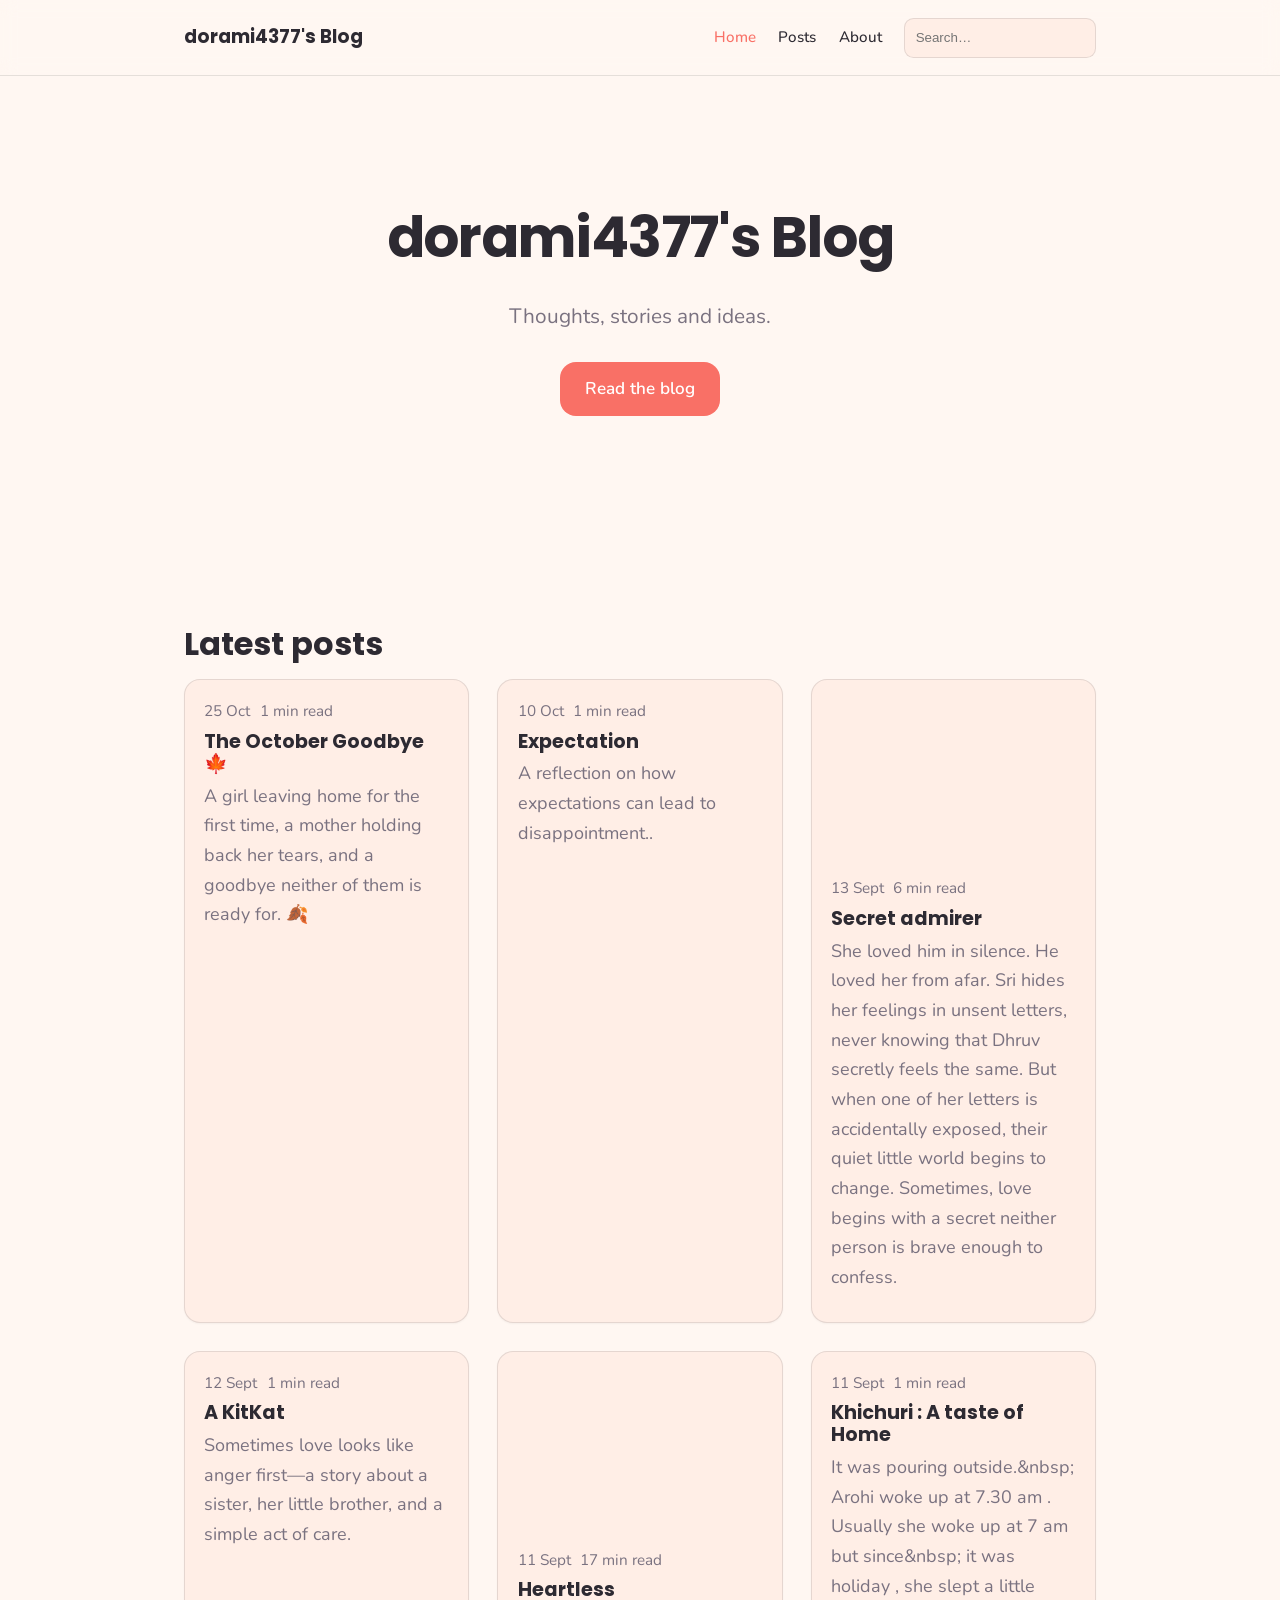
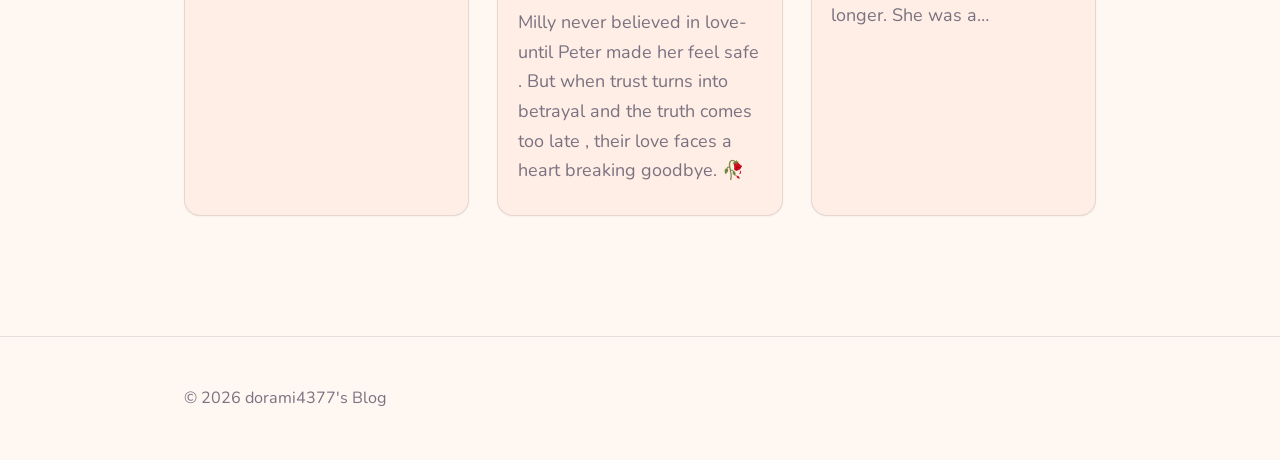
==== commit f52edd56: "[gitblog] Publish: dorami4377's Blog" ====
--- a/index.html
+++ b/index.html
@@ -46,6 +46,15 @@
     </div>
   </div></section>
 <section class="sec sec-posts" data-section-id="sec_bc5f21e5"><h2 class="sec-title">Latest posts</h2><div class="post-list post-list--cards"><article class="post-card post-card--cards">
+  
+  <div class="post-card-body">
+    <div class="post-card-meta"><time datetime="2026-10-25T09:00:00.000Z">25 Oct</time><span class="post-meta-rt">1 min read</span></div>
+    <h3 class="post-card-title"><a href="./posts/the-october-goodbye/">The October Goodbye 🍁</a></h3>
+    <p class="post-card-excerpt">A girl leaving home for the first time, a mother holding back her tears, and a goodbye neither of them is ready for. 🍂</p>
+    
+  </div>
+</article>
+<article class="post-card post-card--cards">
   
   <div class="post-card-body">
     <div class="post-card-meta"><time datetime="2026-10-10T09:00:00.000Z">10 Oct</time><span class="post-meta-rt">1 min read</span></div>
